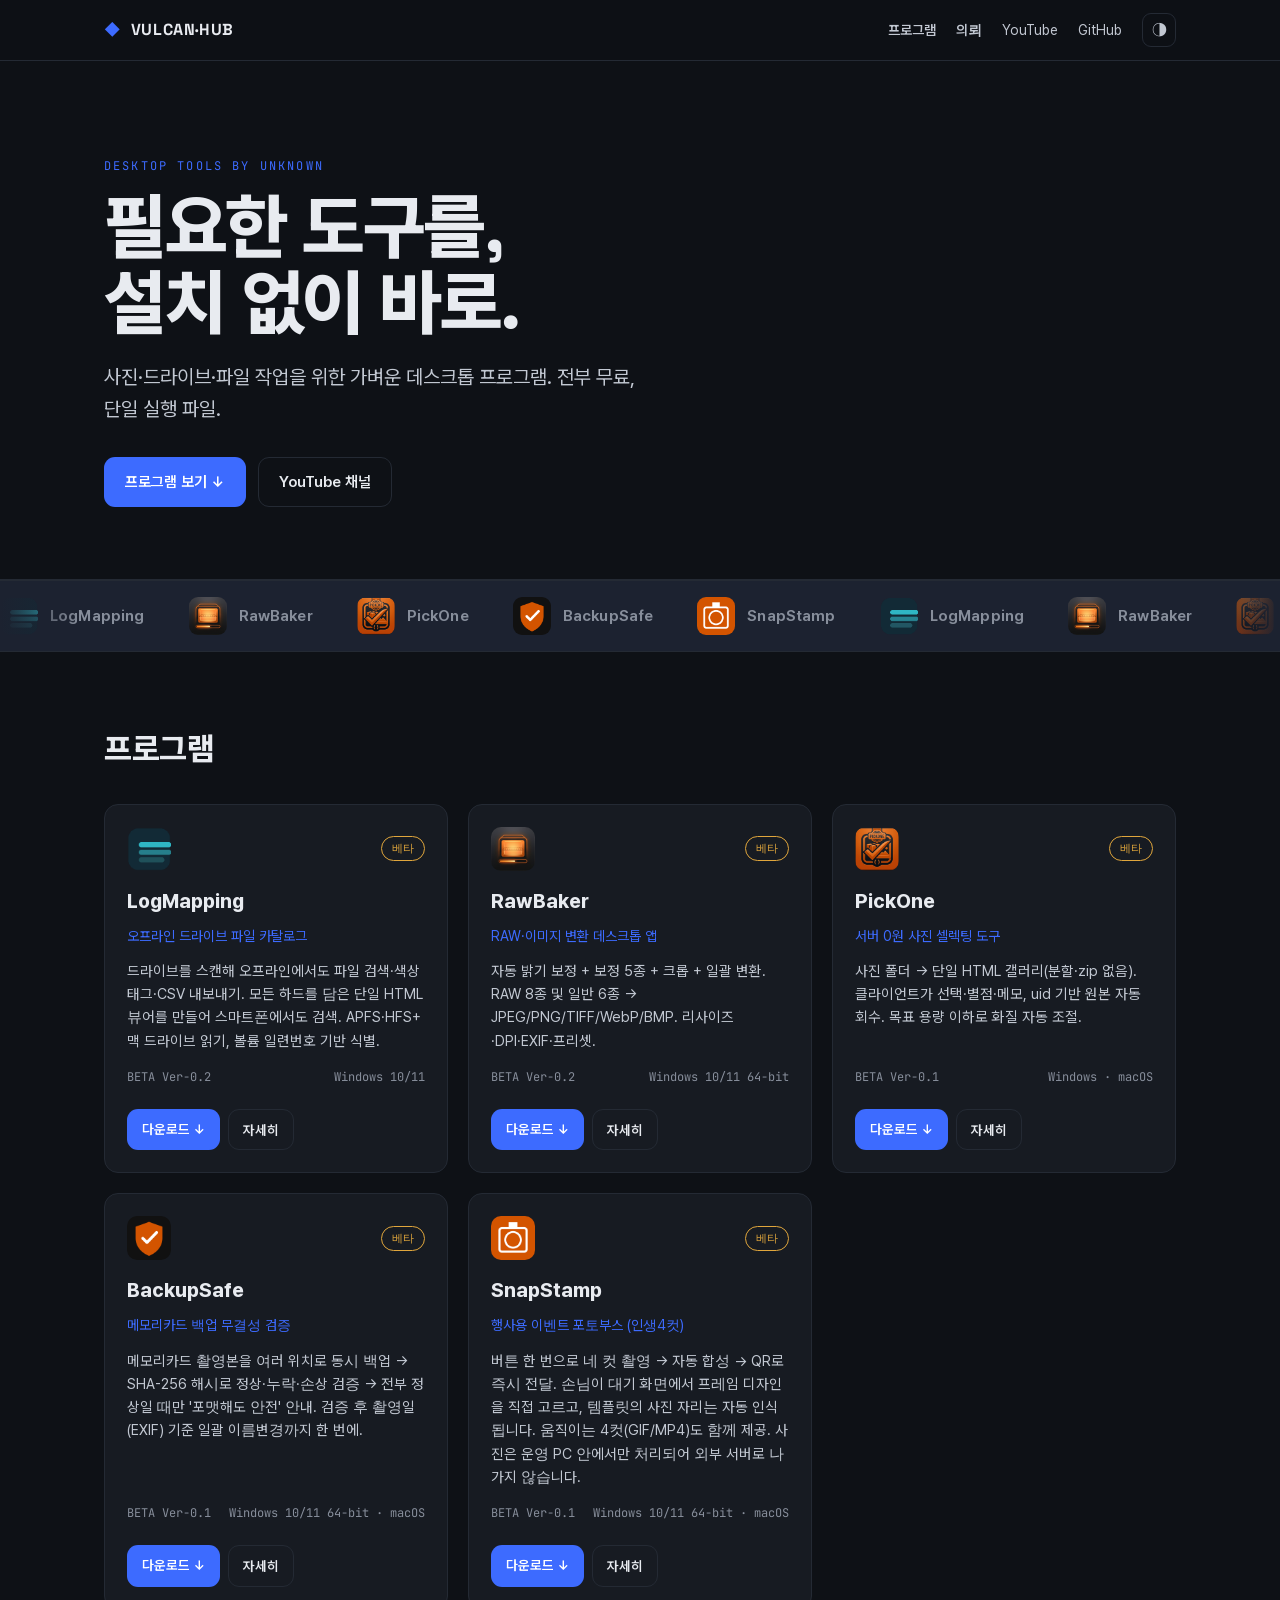
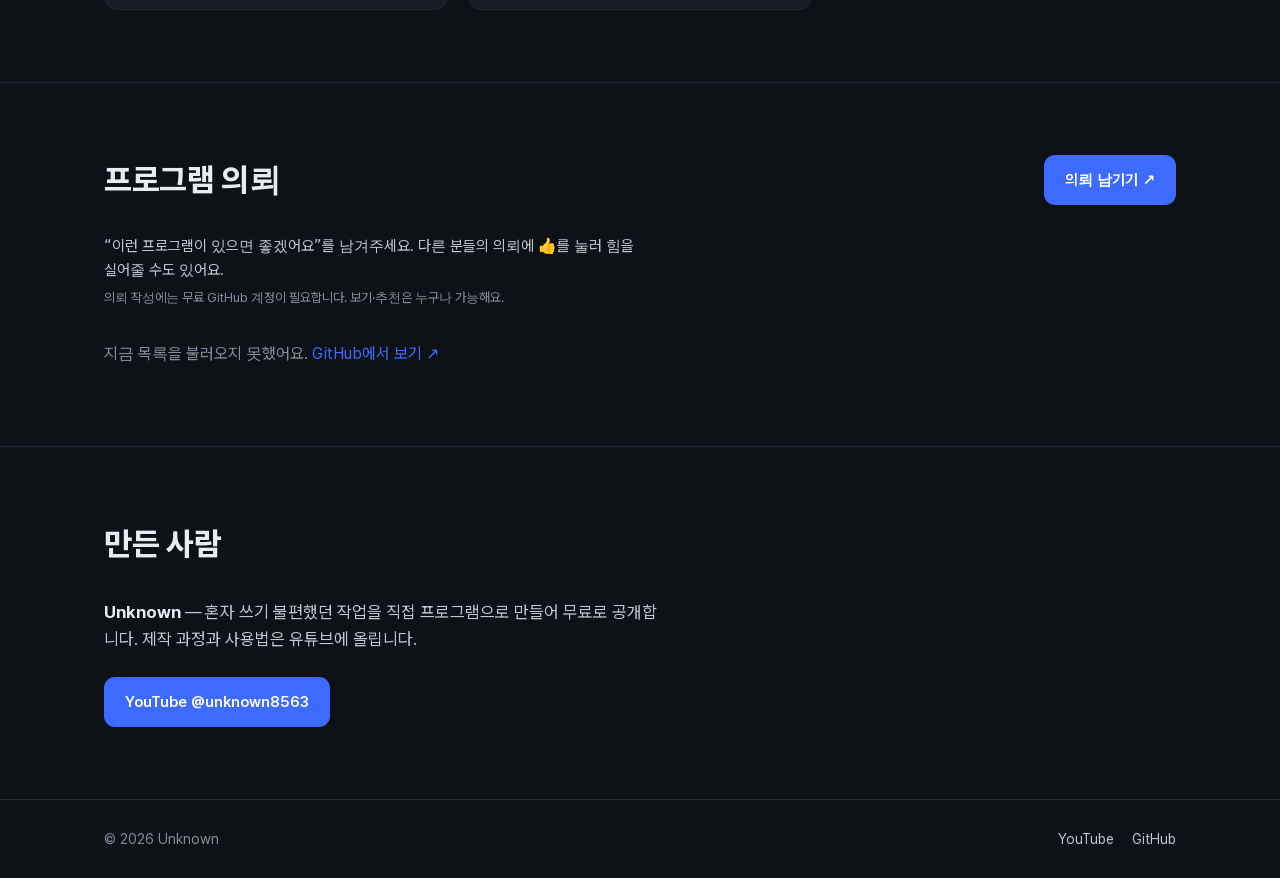
==== index.html @ 69cef2ed "SnapStamp BETA Ver-0.2 등재 — 손님 디자인 선택·칸 자동 인식 반영 - programs.js: 버전 0.1→0.2, 설명에 손님 디자인 선택·사진 자리 자동 인" ====
<!doctype html>
<html lang="ko" data-theme="dark">
<head>
  <meta charset="utf-8">
  <meta name="viewport" content="width=device-width, initial-scale=1">
  <title>VULCAN-HUB — Unknown의 프로그램</title>
  <meta name="description" content="제작자 Unknown의 무료 데스크톱 프로그램 — LogMapping, RawBaker, PickOne. 설치 없이 단일 실행 파일로.">
  <meta property="og:title" content="VULCAN-HUB — Unknown의 프로그램">
  <meta property="og:description" content="사진·드라이브·파일 작업용 가벼운 데스크톱 도구. 전부 무료.">
  <meta property="og:type" content="website">
  <meta property="og:url" content="https://vulcan-hub.github.io/">
  <meta property="og:image" content="https://vulcan-hub.github.io/assets/og.png">
  <meta name="twitter:card" content="summary_large_image">
  <meta name="theme-color" content="#0E1116" media="(prefers-color-scheme:dark)">
  <meta name="theme-color" content="#F3F4F7" media="(prefers-color-scheme:light)">
  <link rel="preload" href="assets/fonts/Pretendard-subset.woff2" as="font" type="font/woff2" crossorigin>
  <link rel="preload" href="assets/fonts/SpaceGrotesk-Bold.woff2" as="font" type="font/woff2" crossorigin>
  <link rel="stylesheet" href="style.css?v=20260813a">
  <link rel="icon" href="favicon.svg">
  <link rel="apple-touch-icon" href="assets/apple-touch-icon.png">
</head>
<body>
  <header class="site-header">
    <div class="wrap hbar">
      <a class="brand" href="#top">
        <span class="brand-mark">◆</span>
        <span class="brand-word">VULCAN·HUB</span>
      </a>
      <nav class="hnav">
        <a class="hnav-anchor" href="#catalog">프로그램</a>
        <a class="hnav-anchor" href="#requests">의뢰</a>
        <a id="lnk-yt" href="#" target="_blank" rel="noopener">YouTube</a>
        <a id="lnk-gh" href="#" target="_blank" rel="noopener">GitHub</a>
        <button class="theme-btn" onclick="toggleTheme()" aria-label="테마 전환">◑</button>
      </nav>
    </div>
  </header>

  <main id="top">
    <section class="hero">
      <div class="wrap hero-in">
        <p class="eyebrow">Desktop tools by Unknown</p>
        <h1 class="hero-title">필요한 도구를,<br>설치 없이 바로.</h1>
        <p class="hero-sub">사진·드라이브·파일 작업을 위한 가벼운 데스크톱 프로그램.
          전부 무료, 단일 실행 파일.</p>
        <div class="hero-cta">
          <a class="btn btn-accent" href="#catalog">프로그램 보기 ↓</a>
          <a class="btn btn-ghost" id="hero-yt" href="#" target="_blank" rel="noopener">YouTube 채널</a>
        </div>
      </div>
    </section>

    <section class="marquee-band" aria-label="제작한 프로그램">
      <div class="marquee"><div class="marquee-track" id="marquee-track"></div></div>
    </section>

    <section class="catalog" id="catalog">
      <div class="wrap">
        <h2 class="sec-title">프로그램</h2>
        <div class="grid" id="program-grid"></div>
      </div>
    </section>

    <section class="requests" id="requests">
      <div class="wrap">
        <div class="req-head">
          <div>
            <h2 class="sec-title">프로그램 의뢰</h2>
            <p class="req-sub">“이런 프로그램이 있으면 좋겠어요”를 남겨주세요. 다른 분들의 의뢰에 👍를 눌러 힘을 실어줄 수도 있어요.
              <span class="req-note">의뢰 작성에는 무료 GitHub 계정이 필요합니다. 보기·추천은 누구나 가능해요.</span></p>
          </div>
          <a class="btn btn-accent" id="req-new" href="#" target="_blank" rel="noopener">의뢰 남기기 ↗</a>
        </div>
        <div class="req-list" id="req-list"><p class="req-empty">불러오는 중…</p></div>
      </div>
    </section>

    <section class="about" id="about">
      <div class="wrap about-in">
        <h2 class="sec-title">만든 사람</h2>
        <p class="about-lead"><strong>Unknown</strong> — 혼자 쓰기 불편했던 작업을
          직접 프로그램으로 만들어 무료로 공개합니다. 제작 과정과 사용법은 유튜브에 올립니다.</p>
        <a class="btn btn-accent" id="about-yt" href="#" target="_blank" rel="noopener">YouTube @unknown8563</a>
      </div>
    </section>
  </main>

  <footer class="site-footer">
    <div class="wrap fbar">
      <span>© 2026 Unknown</span>
      <nav class="fnav">
        <a id="f-yt" href="#" target="_blank" rel="noopener">YouTube</a>
        <a id="f-gh" href="#" target="_blank" rel="noopener">GitHub</a>
      </nav>
    </div>
  </footer>

  <div class="modal" id="detail-modal" hidden>
    <div class="modal-backdrop" onclick="closeDetail()"></div>
    <div class="modal-panel" role="dialog" aria-modal="true" aria-labelledby="md-name">
      <button class="modal-x" onclick="closeDetail()" aria-label="닫기">✕</button>
      <div id="md-body"></div>
    </div>
  </div>

  <script src="programs.js?v=20260813a"></script>
  <script src="main.js?v=20260813a"></script>
</body>
</html>
---- style.css ----
@font-face{font-family:"Pretendard";src:url("assets/fonts/Pretendard-subset.woff2") format("woff2");font-weight:100 900;font-display:swap}
@font-face{font-family:"Space Grotesk";src:url("assets/fonts/SpaceGrotesk-Bold.woff2") format("woff2");font-weight:700;font-display:swap}
@font-face{font-family:"JetBrains Mono";src:url("assets/fonts/JetBrainsMono-Regular.woff2") format("woff2");font-weight:400;font-display:swap}

:root{
  color-scheme: dark light;
  --bg:#0E1116; --surface:#171B22; --raise:#1C2230;
  --ink:#E8EBF0; --body:#C2C8D2; --muted:#878E9B; --line:#242A34;
  --accent:#3D6BFF; --accent-hover:#5A80FF; --on-accent:#fff;
  --good:#3FB980; --warn:#E0A63C; --hold:#7C818B;
  --radius:14px; --maxw:1120px;
  --sans:"Pretendard",-apple-system,"Segoe UI",system-ui,Arial,sans-serif;
  --mono:"JetBrains Mono",ui-monospace,"Cascadia Code",Consolas,monospace;
  --display:"Space Grotesk","Pretendard",-apple-system,"Segoe UI",sans-serif;
}
:root[data-theme="light"]{
  --bg:#F3F4F7; --surface:#FFFFFF; --raise:#F7F8FA;
  --ink:#141821; --body:#3C424E; --muted:#697180; --line:#E4E7EC;
  --accent:#2F52D8; --accent-hover:#2846BE;
  --good:#1F8A5B; --warn:#B3791C; --hold:#8A8D94;
}
@media (prefers-color-scheme:light){
  :root:not([data-theme]){
    --bg:#F3F4F7; --surface:#FFFFFF; --raise:#F7F8FA;
    --ink:#141821; --body:#3C424E; --muted:#697180; --line:#E4E7EC;
    --accent:#2F52D8; --accent-hover:#2846BE;
    --good:#1F8A5B; --warn:#B3791C; --hold:#8A8D94;
  }
}
*{box-sizing:border-box}
html{scroll-behavior:smooth}
body{margin:0;background:var(--bg);color:var(--body);font-family:var(--sans);
  line-height:1.6;-webkit-font-smoothing:antialiased}
a{color:var(--accent);text-decoration:none}
a:hover{color:var(--accent-hover)}
:focus-visible{outline:2px solid var(--accent);outline-offset:2px;border-radius:6px}
.wrap{max-width:var(--maxw);margin:0 auto;padding:0 24px}
@media (prefers-reduced-motion:reduce){html{scroll-behavior:auto}*{animation:none!important;transition:none!important}}

/* header */
.site-header{position:sticky;top:0;z-index:20;background:color-mix(in srgb,var(--bg) 88%,transparent);
  backdrop-filter:blur(10px);border-bottom:1px solid var(--line)}
.hbar{display:flex;align-items:center;justify-content:space-between;height:60px}
.brand{display:flex;align-items:center;gap:9px;color:var(--ink);font-weight:800;letter-spacing:.04em}
.brand-word{font-family:var(--display)}
.brand-mark{color:var(--accent)}
.hnav{display:flex;align-items:center;gap:20px;font-size:14px}
.hnav a{color:var(--body)} .hnav a:hover{color:var(--ink)}
.hnav-anchor{font-weight:600}
.theme-btn{background:none;border:1px solid var(--line);color:var(--body);width:34px;height:34px;
  border-radius:9px;cursor:pointer;font-size:15px}
.theme-btn:hover{border-color:var(--accent);color:var(--accent)}

/* buttons */
.btn{display:inline-flex;align-items:center;gap:8px;padding:12px 20px;border-radius:11px;
  font-weight:600;font-size:15px;border:1px solid transparent;cursor:pointer;font-family:inherit}
.btn-accent{background:var(--accent);color:var(--on-accent)}
.btn-accent:hover{background:var(--accent-hover);color:var(--on-accent)}
.btn-ghost{border-color:var(--line);color:var(--ink);background:none}
.btn-ghost:hover{border-color:var(--accent);color:var(--accent)}
.btn-sm{padding:9px 14px;font-size:13.5px}

/* hero */
.hero{padding:96px 0 72px;border-bottom:1px solid var(--line)}
.eyebrow{font-family:var(--mono);font-size:12px;letter-spacing:.18em;text-transform:uppercase;
  color:var(--accent);margin:0 0 14px}
.hero-title{font-family:var(--display);font-size:clamp(38px,7vw,72px);line-height:1.05;
  letter-spacing:-.02em;margin:0;color:var(--ink);font-weight:800;text-wrap:balance}
.hero-sub{font-size:clamp(16px,2vw,20px);color:var(--body);max-width:46ch;margin:20px 0 32px}
.hero-cta{display:flex;gap:12px;flex-wrap:wrap}

/* marquee (program icons flowing) */
.marquee-band{border-top:1px solid var(--line);border-bottom:1px solid var(--line);
  background:var(--raise);overflow:hidden;position:relative}
.marquee-band::before,.marquee-band::after{content:"";position:absolute;top:0;bottom:0;width:80px;z-index:2;pointer-events:none}
.marquee-band::before{left:0;background:linear-gradient(90deg,var(--raise),transparent)}
.marquee-band::after{right:0;background:linear-gradient(270deg,var(--raise),transparent)}
.marquee{overflow:hidden}
.marquee-track{display:flex;width:max-content;
  animation:mq-scroll linear infinite;animation-duration:var(--mq-dur,28s)}
.marquee-band:hover .marquee-track{animation-play-state:paused}
.mq-set{display:flex;flex:0 0 auto}
.mq-chip{display:flex;align-items:center;gap:12px;margin-right:44px;padding:16px 0;white-space:nowrap}
.mq-chip img{width:38px;height:38px;border-radius:9px;flex:0 0 auto}
.mq-chip span{font-family:var(--sans);color:var(--muted);font-weight:650;font-size:15px;letter-spacing:.01em}
.mq-chip:hover span{color:var(--ink)}
@keyframes mq-scroll{from{transform:translateX(0)}to{transform:translateX(calc(-1 * var(--mq-shift,600px)))}}
/* 오너 지시(2026-07-28): 프로그램 마퀴는 **모든 PC에서 흐르게** 한다.
   위쪽 전역 규칙이 reduced-motion일 때 *{animation:none!important} 로 모든 애니메이션을 끄므로,
   마퀴만 같은 !important 로 되살린다(다른 요소의 동작 줄이기 존중은 그대로 유지). */
@media (prefers-reduced-motion:reduce){
  .marquee-track{animation:mq-scroll linear infinite!important;
    animation-duration:var(--mq-dur,28s)!important;
    flex-wrap:nowrap;justify-content:flex-start;width:max-content}
  .marquee-band:hover .marquee-track{animation-play-state:paused!important}
}

/* catalog */
.catalog{padding:72px 0}
.sec-title{font-size:clamp(24px,3vw,32px);color:var(--ink);font-weight:750;letter-spacing:-.01em;margin:0 0 28px}
.grid{display:grid;grid-template-columns:repeat(auto-fill,minmax(300px,1fr));gap:20px}
.card{background:var(--surface);border:1px solid var(--line);border-radius:var(--radius);
  padding:22px;display:flex;flex-direction:column;gap:8px;transition:border-color .18s,transform .18s}
.card:hover{border-color:var(--accent);transform:translateY(-3px)}
.card-top{display:flex;align-items:center;justify-content:space-between}
.card-icon{width:44px;height:44px;border-radius:10px}
.badge{font-family:var(--mono);font-size:11px;padding:3px 10px;border-radius:999px;border:1px solid currentColor}
.badge.good{color:var(--good)} .badge.warn{color:var(--warn)} .badge.hold{color:var(--hold)}
.card-name{margin:6px 0 0;color:var(--ink);font-size:20px;font-weight:750}
.card-tag{margin:0;color:var(--accent);font-size:14px}
.card-desc{margin:4px 0 0;color:var(--body);font-size:14.5px;flex:1}
.card-meta{display:flex;justify-content:space-between;gap:10px;color:var(--muted);font-size:12px;margin-top:8px}
.mono{font-family:var(--mono)}
.card-actions{display:flex;gap:8px;margin-top:14px}

/* about + footer */
.about{padding:72px 0;border-top:1px solid var(--line)}
.about-lead{color:var(--body);font-size:17px;max-width:56ch;margin:0 0 24px}
.about-lead strong{color:var(--ink)}
.site-footer{border-top:1px solid var(--line);padding:28px 0}
.fbar{display:flex;justify-content:space-between;align-items:center;color:var(--muted);font-size:14px}
.fnav{display:flex;gap:18px} .fnav a{color:var(--body)} .fnav a:hover{color:var(--ink)}

/* modal */
.modal{position:fixed;inset:0;z-index:50;display:flex;align-items:center;justify-content:center;padding:20px}
.modal[hidden]{display:none}
.modal-backdrop{position:absolute;inset:0;background:rgba(0,0,0,.6)}
.modal-panel{position:relative;background:var(--surface);border:1px solid var(--line);
  border-radius:16px;max-width:560px;width:100%;padding:28px;max-height:88vh;overflow:auto}
.modal-x{position:absolute;top:14px;right:14px;background:none;border:none;color:var(--muted);font-size:16px;cursor:pointer}
.md-name{color:var(--ink);font-size:24px;margin:0 0 4px;display:flex;align-items:center;gap:10px}
.md-tag{color:var(--accent);margin:0 0 12px}
.md-shot{display:block;width:100%;height:auto;border:1px solid var(--line);border-radius:10px;margin:0 0 16px}
.md-desc{color:var(--body);margin:0 0 18px}
.md-spec{display:grid;grid-template-columns:90px 1fr;gap:8px 14px;font-size:14px;margin:0 0 22px}
.md-spec dt{color:var(--muted)} .md-spec dd{margin:0;color:var(--ink)}
.md-actions{display:flex;gap:10px}
/* update history in modal */
.md-updates{margin-top:24px;border-top:1px solid var(--line);padding-top:18px}
.md-uh{margin:0 0 12px;font-size:14px;font-family:var(--sans);color:var(--ink);font-weight:700}
.md-rel{display:flex;flex-direction:column;gap:14px}
.rel{border:1px solid var(--line);border-radius:10px;padding:12px 14px;background:var(--raise)}
.rel-h{display:flex;align-items:center;gap:10px;flex-wrap:wrap}
.rel-tag{font-family:var(--mono);font-size:13px;color:var(--accent);font-weight:600}
.rel-pre{font-family:var(--mono);font-size:10px;color:var(--warn);border:1px solid currentColor;border-radius:999px;padding:1px 7px}
.rel-date{font-family:var(--mono);font-size:12px;color:var(--muted);margin-left:auto}
.rel-body{margin:8px 0 0;font-family:var(--sans);font-size:13px;color:var(--body);
  white-space:pre-wrap;word-break:break-word;line-height:1.55}
.rel-empty{color:var(--muted);font-size:13px;margin:0}

/* requests board */
.requests{padding:72px 0;border-top:1px solid var(--line)}
.req-head{display:flex;justify-content:space-between;align-items:flex-start;gap:20px;flex-wrap:wrap;margin-bottom:24px}
.req-sub{color:var(--body);font-size:15px;max-width:60ch;margin:6px 0 0}
.req-note{display:block;color:var(--muted);font-size:13px;margin-top:6px}
.req-head .btn{flex:0 0 auto}
.req-list{display:grid;grid-template-columns:repeat(auto-fill,minmax(320px,1fr));gap:14px}
.req-empty{color:var(--muted);grid-column:1/-1;margin:0;padding:8px 0}
.req-card{display:flex;gap:14px;align-items:flex-start;background:var(--surface);
  border:1px solid var(--line);border-radius:12px;padding:16px;transition:border-color .16s,transform .16s}
.req-card:hover{border-color:var(--accent);transform:translateY(-2px)}
.req-card.done{opacity:.62}
.req-up{display:flex;flex-direction:column;align-items:center;justify-content:center;gap:1px;
  min-width:46px;padding:6px 0;border:1px solid var(--line);border-radius:9px;color:var(--muted);flex:0 0 auto}
.req-up-i{font-size:11px;line-height:1;color:var(--accent)}
.req-up b{font-family:var(--mono);font-size:15px;color:var(--ink);font-variant-numeric:tabular-nums}
.req-main{min-width:0}
.req-title{color:var(--ink);font-weight:650;font-size:15px;line-height:1.35}
.req-badge{font-family:var(--mono);font-size:10px;color:var(--good);border:1px solid currentColor;
  border-radius:999px;padding:1px 7px;vertical-align:middle}
.req-body{color:var(--muted);font-size:13.5px;margin-top:5px;line-height:1.5;
  overflow:hidden;display:-webkit-box;-webkit-line-clamp:2;-webkit-box-orient:vertical}

/* scroll reveal */
.reveal{opacity:0;transform:translateY(14px);transition:opacity .5s ease,transform .5s ease}
.reveal.in{opacity:1;transform:none}

/* responsive */
img{max-width:100%;height:auto}
@media (max-width:640px){
  .hero{padding:64px 0 48px}
  .hnav{gap:12px;font-size:13px}
  .grid{grid-template-columns:1fr}
  .fbar{flex-direction:column;gap:10px;align-items:flex-start}
  .md-actions{flex-wrap:wrap}
}
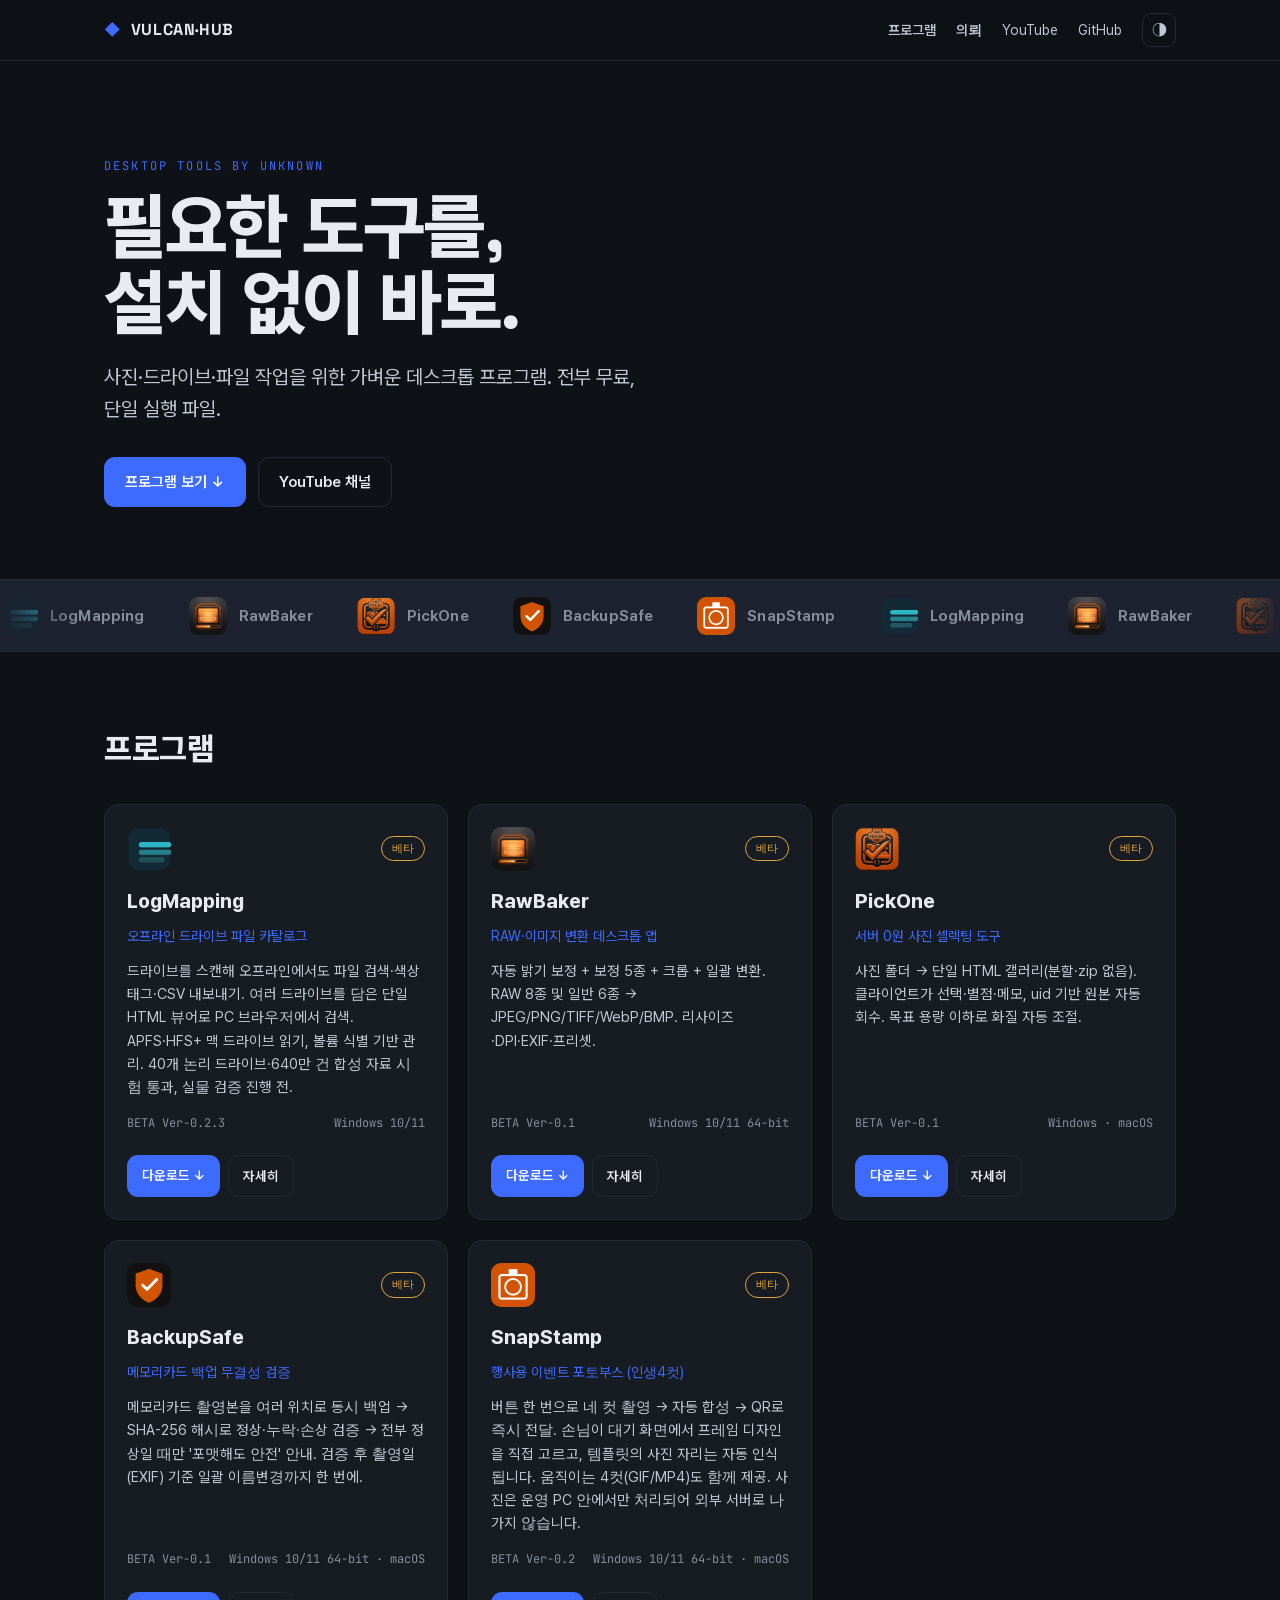
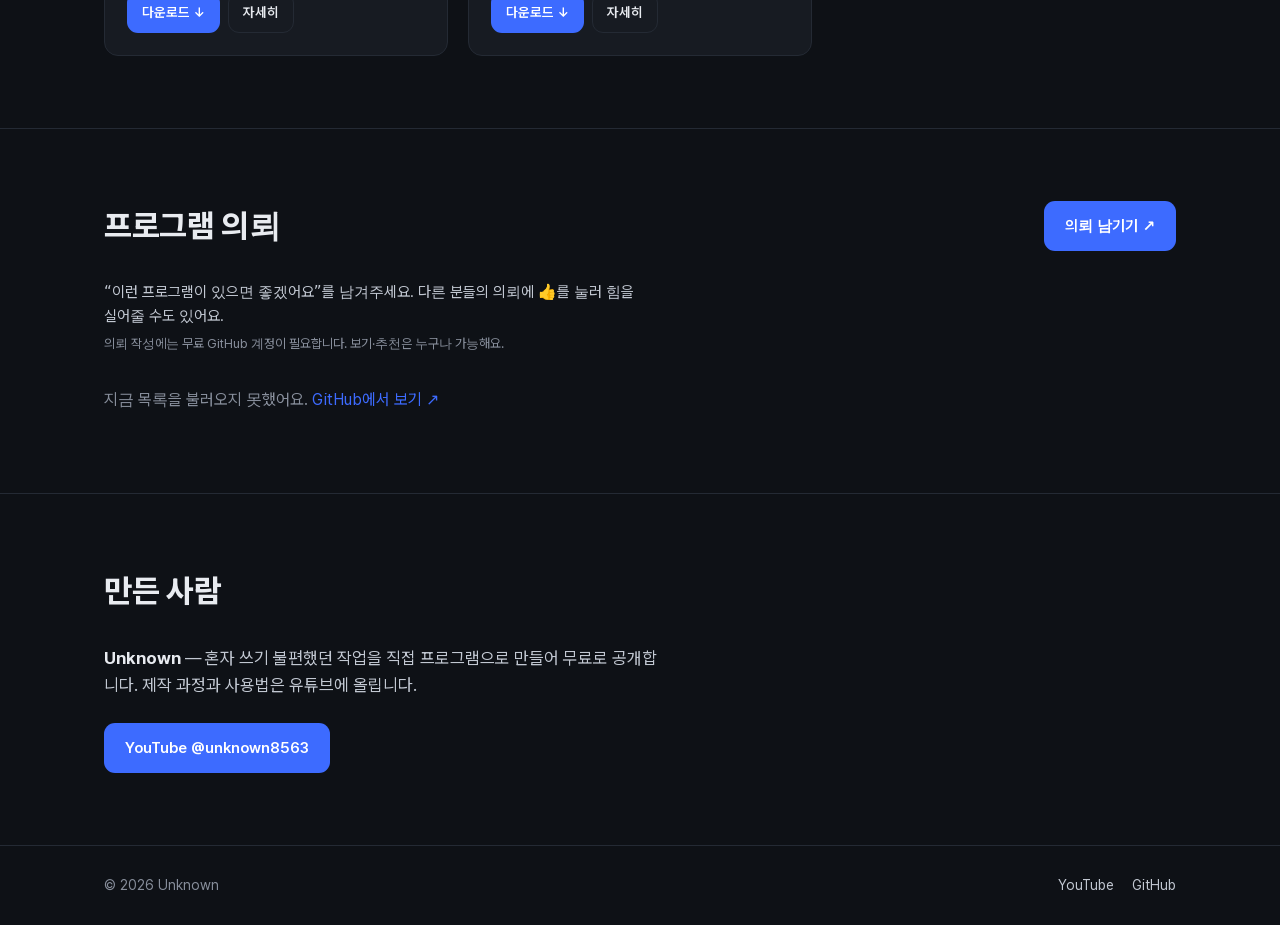
==== commit c18975f1: "Update LogMapping to 0.2.3 beta with verified test scope" ====
--- a/index.html
+++ b/index.html
@@ -15,7 +15,7 @@
   <meta name="theme-color" content="#F3F4F7" media="(prefers-color-scheme:light)">
   <link rel="preload" href="assets/fonts/Pretendard-subset.woff2" as="font" type="font/woff2" crossorigin>
   <link rel="preload" href="assets/fonts/SpaceGrotesk-Bold.woff2" as="font" type="font/woff2" crossorigin>
-  <link rel="stylesheet" href="style.css?v=20260813a">
+  <link rel="stylesheet" href="style.css?v=20260919a">
   <link rel="icon" href="favicon.svg">
   <link rel="apple-touch-icon" href="assets/apple-touch-icon.png">
 </head>
@@ -103,7 +103,7 @@
     </div>
   </div>
 
-  <script src="programs.js?v=20260813a"></script>
-  <script src="main.js?v=20260813a"></script>
+  <script src="programs.js?v=20260919a"></script>
+  <script src="main.js?v=20260919a"></script>
 </body>
 </html>
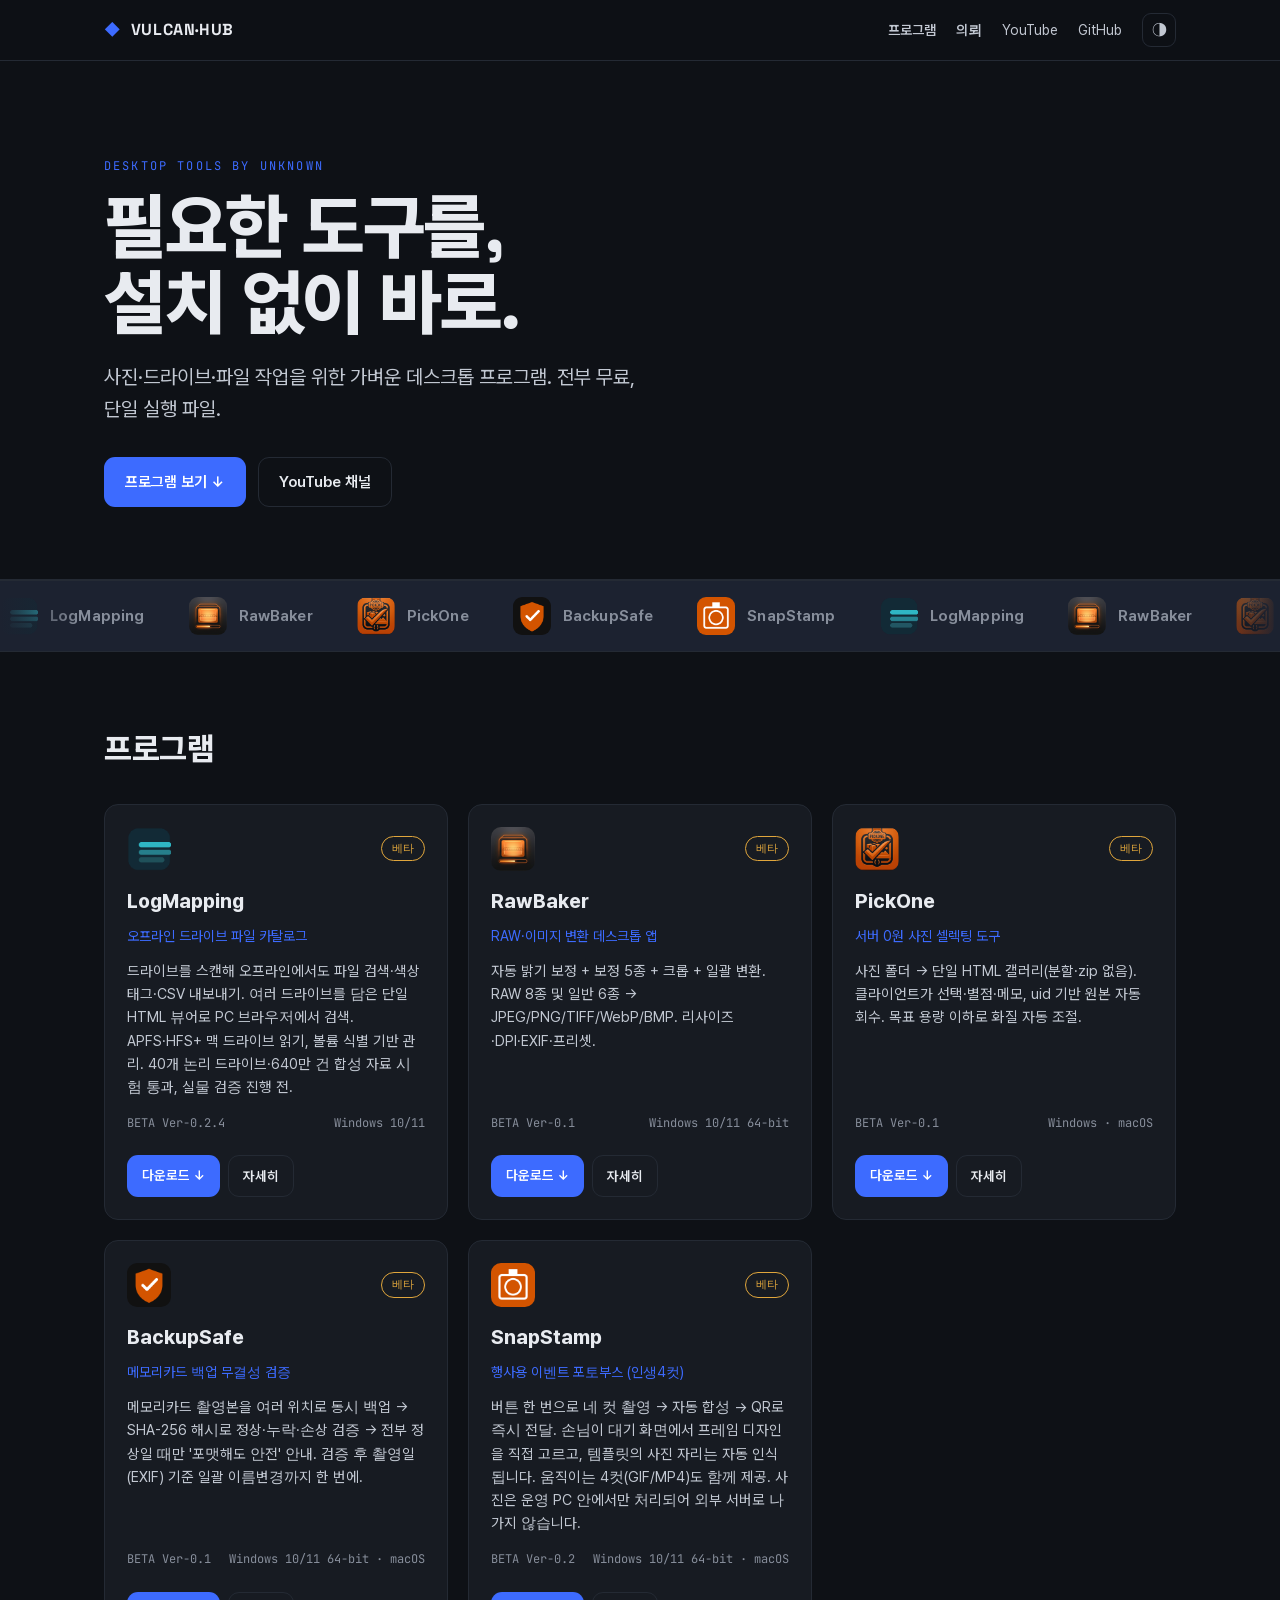
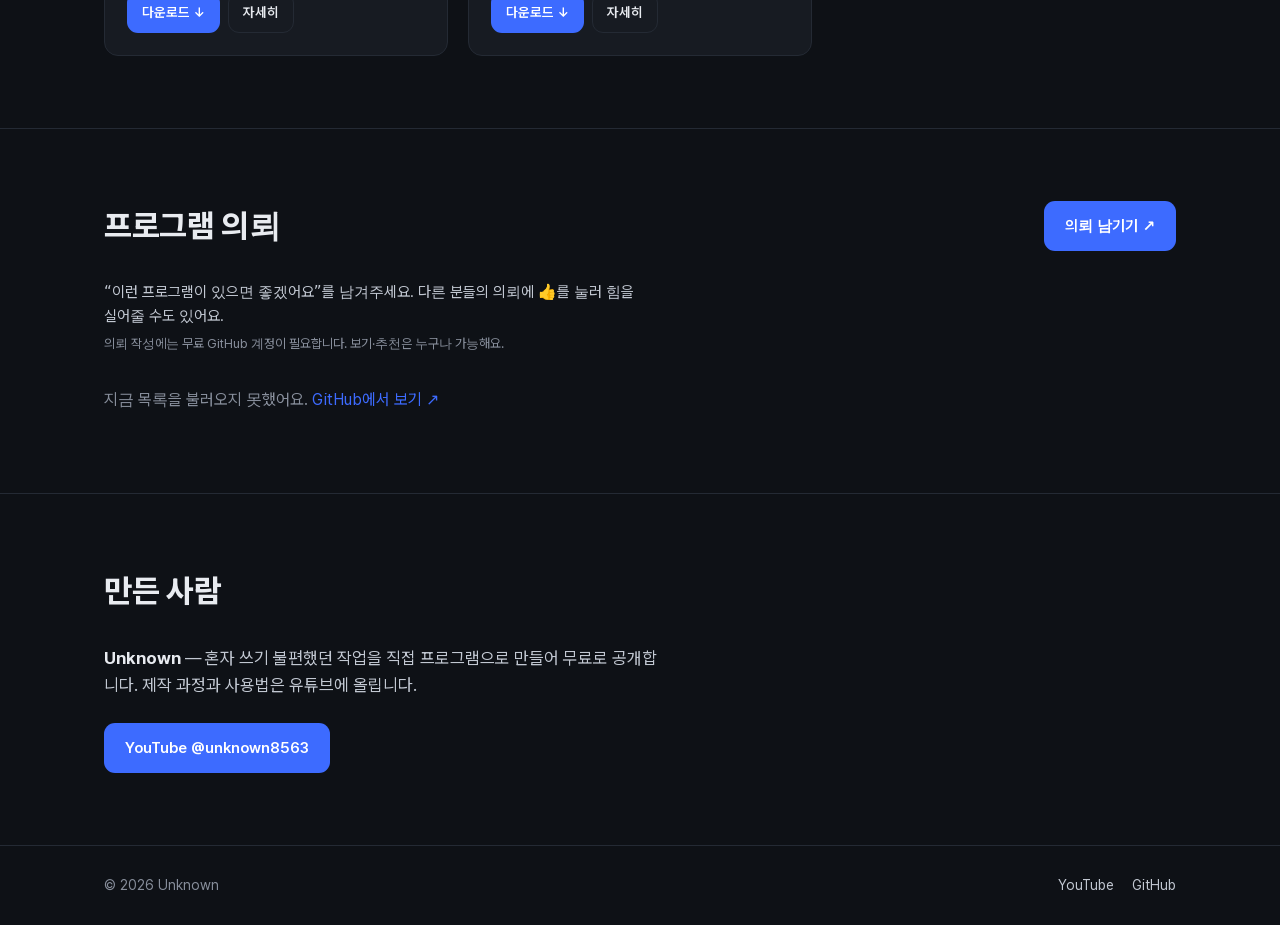
==== commit b5571b98: "Update LogMapping to 0.2.4 beta with direct download link programs.js entries may carry a direct ass" ====
--- a/index.html
+++ b/index.html
@@ -15,7 +15,7 @@
   <meta name="theme-color" content="#F3F4F7" media="(prefers-color-scheme:light)">
   <link rel="preload" href="assets/fonts/Pretendard-subset.woff2" as="font" type="font/woff2" crossorigin>
   <link rel="preload" href="assets/fonts/SpaceGrotesk-Bold.woff2" as="font" type="font/woff2" crossorigin>
-  <link rel="stylesheet" href="style.css?v=20260919a">
+  <link rel="stylesheet" href="style.css?v=20260926a">
   <link rel="icon" href="favicon.svg">
   <link rel="apple-touch-icon" href="assets/apple-touch-icon.png">
 </head>
@@ -103,7 +103,7 @@
     </div>
   </div>
 
-  <script src="programs.js?v=20260919a"></script>
-  <script src="main.js?v=20260919a"></script>
+  <script src="programs.js?v=20260926a"></script>
+  <script src="main.js?v=20260926a"></script>
 </body>
 </html>
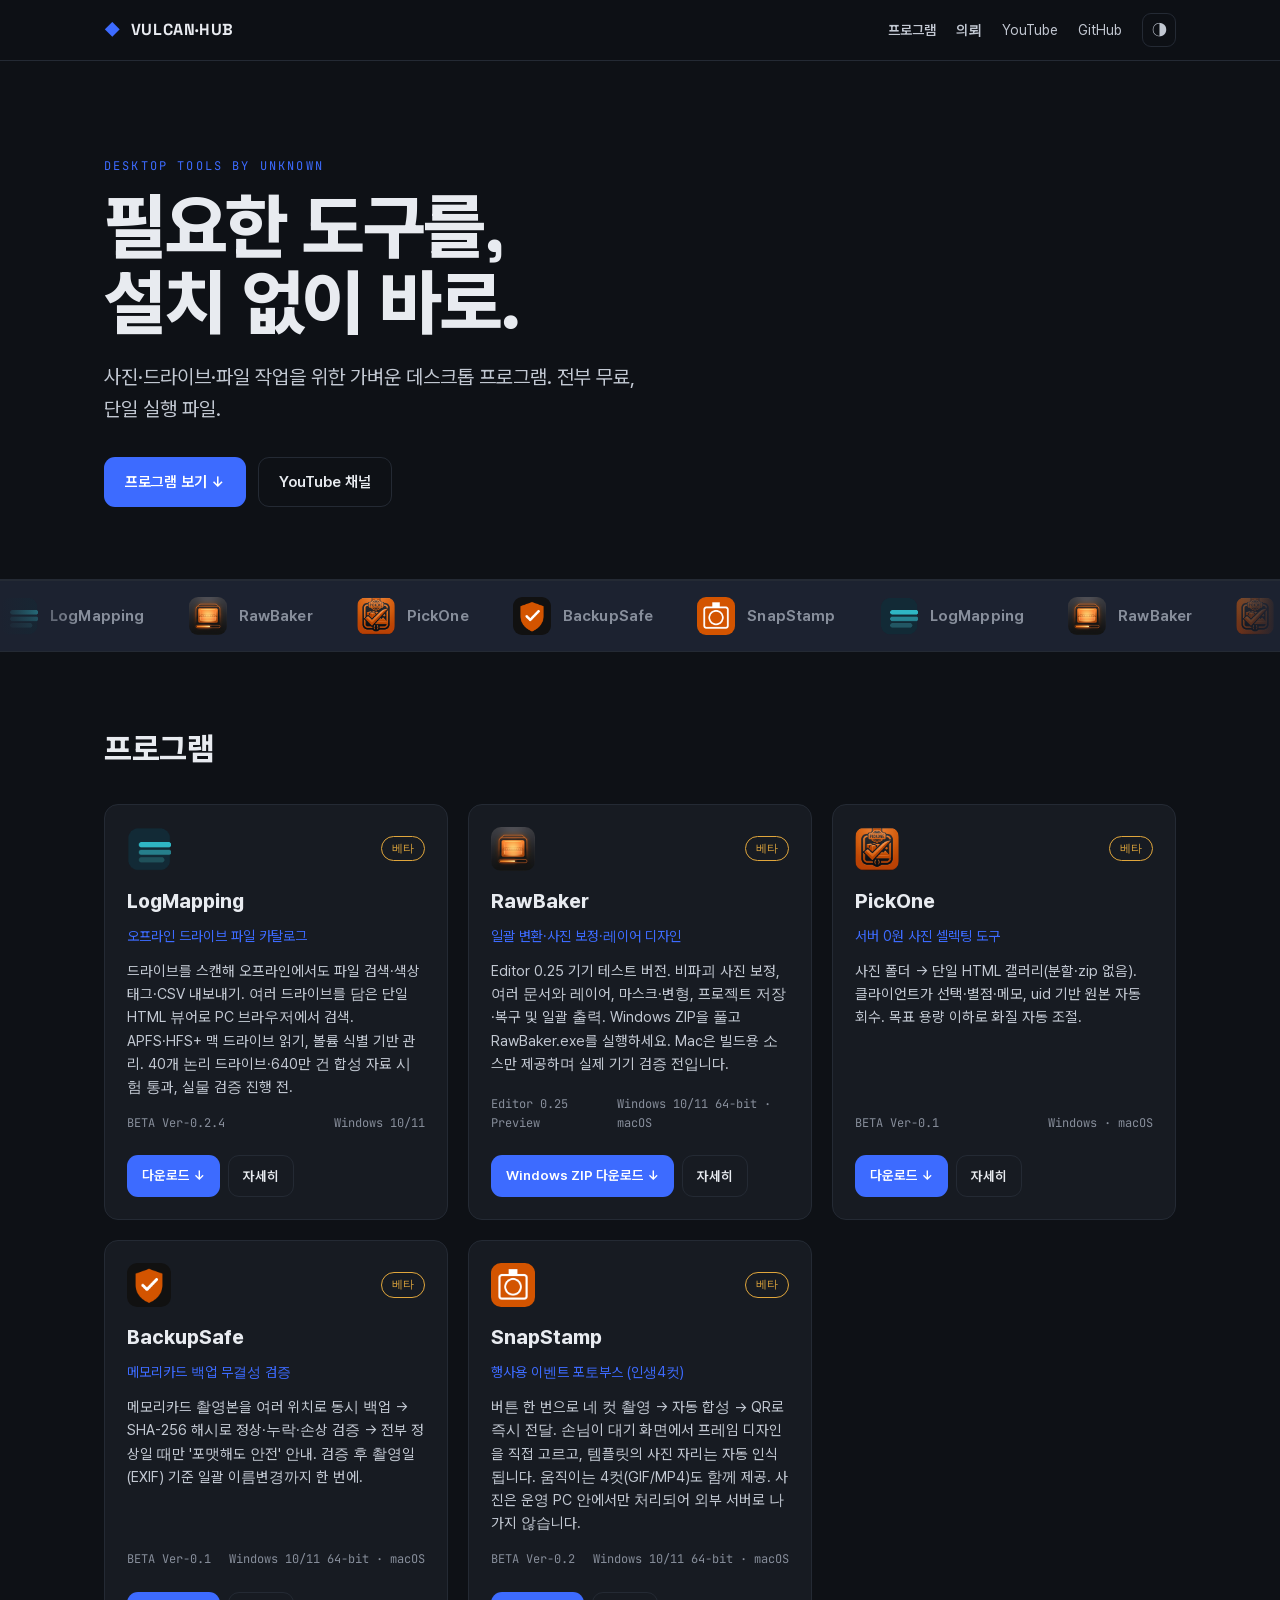
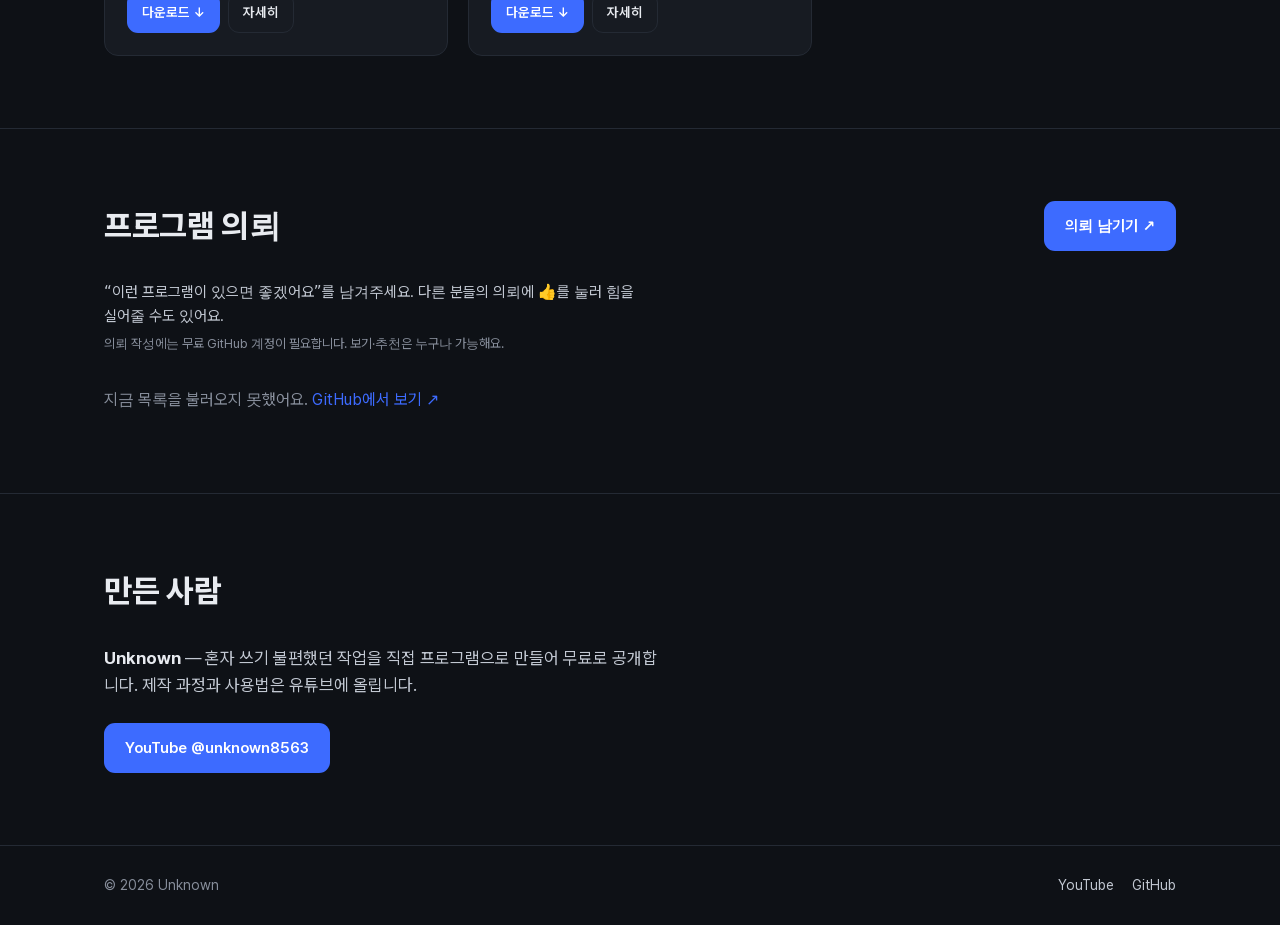
==== commit 186bbc24: "Connect RawBaker Editor 0.25 device-test downloads" ====
--- a/index.html
+++ b/index.html
@@ -103,7 +103,7 @@
     </div>
   </div>
 
-  <script src="programs.js?v=20260926a"></script>
-  <script src="main.js?v=20260926a"></script>
+  <script src="programs.js?v=20261002a"></script>
+  <script src="main.js?v=20261002a"></script>
 </body>
 </html>
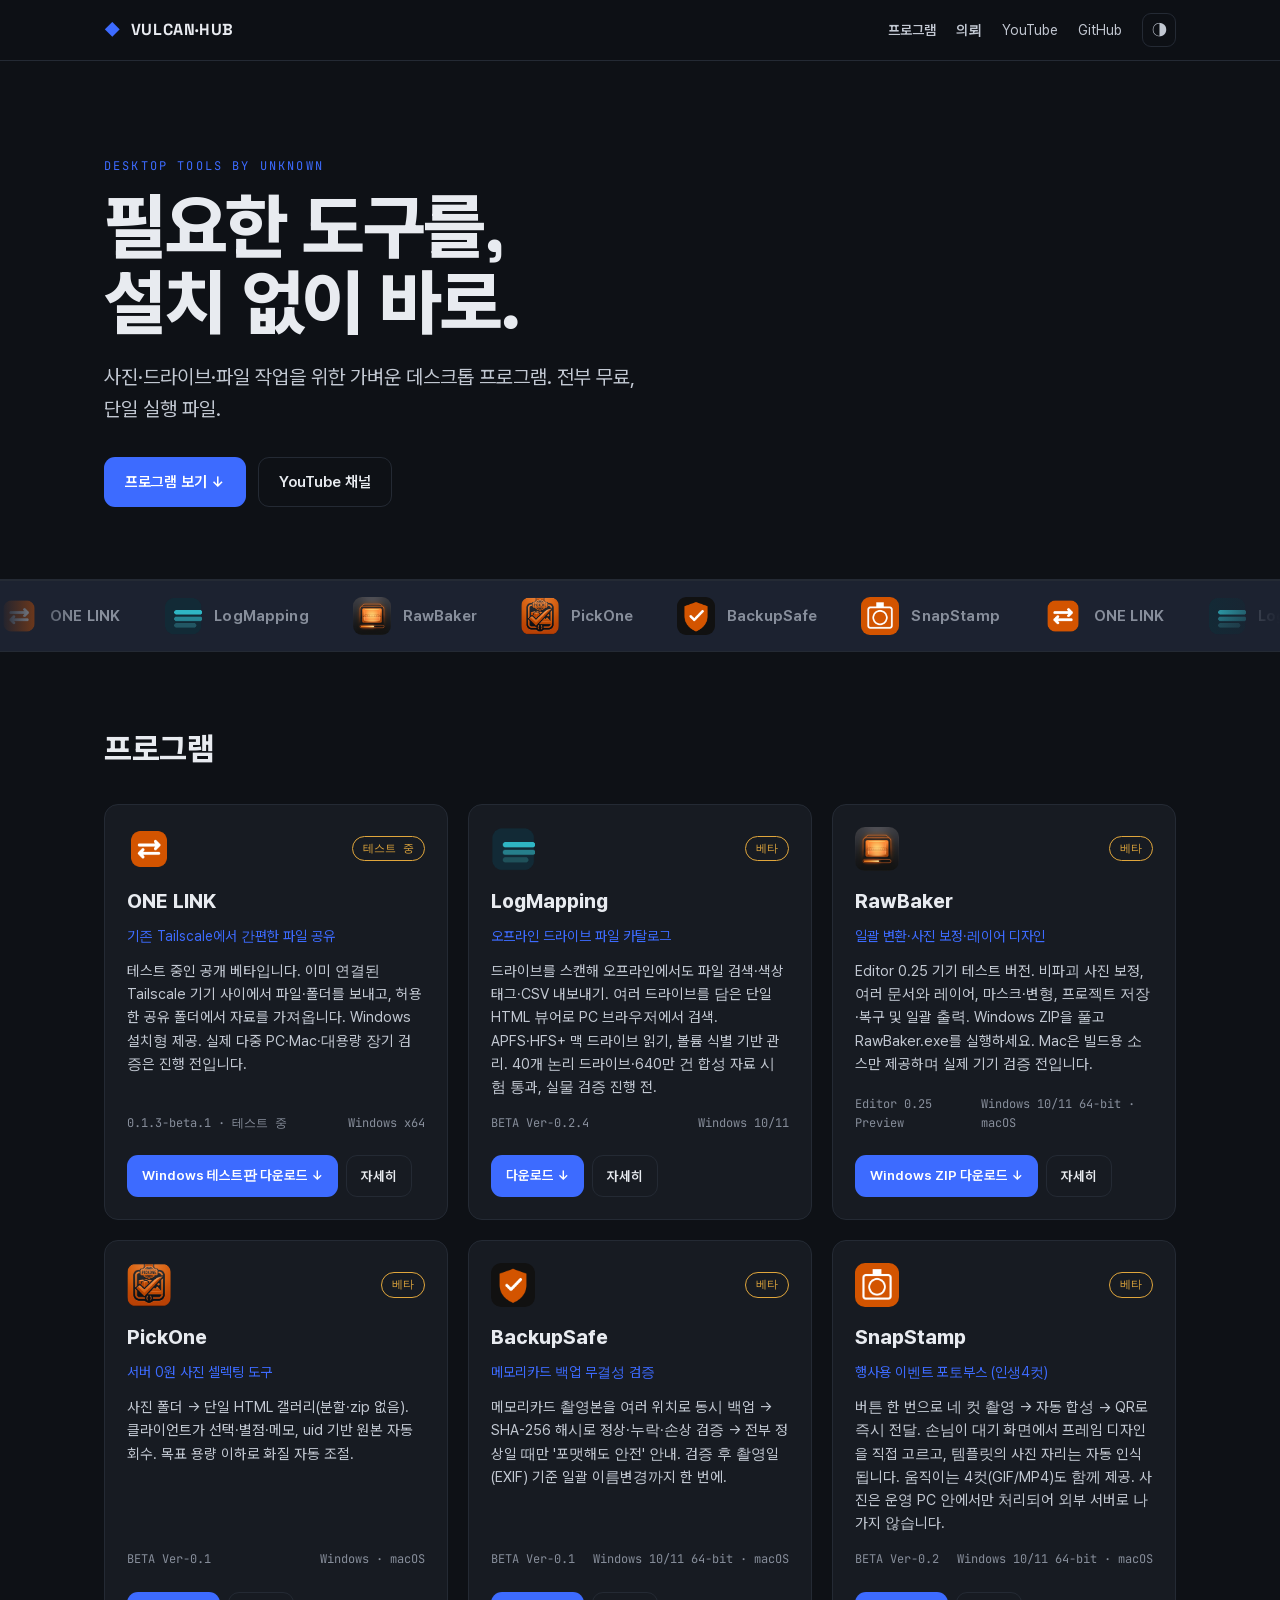
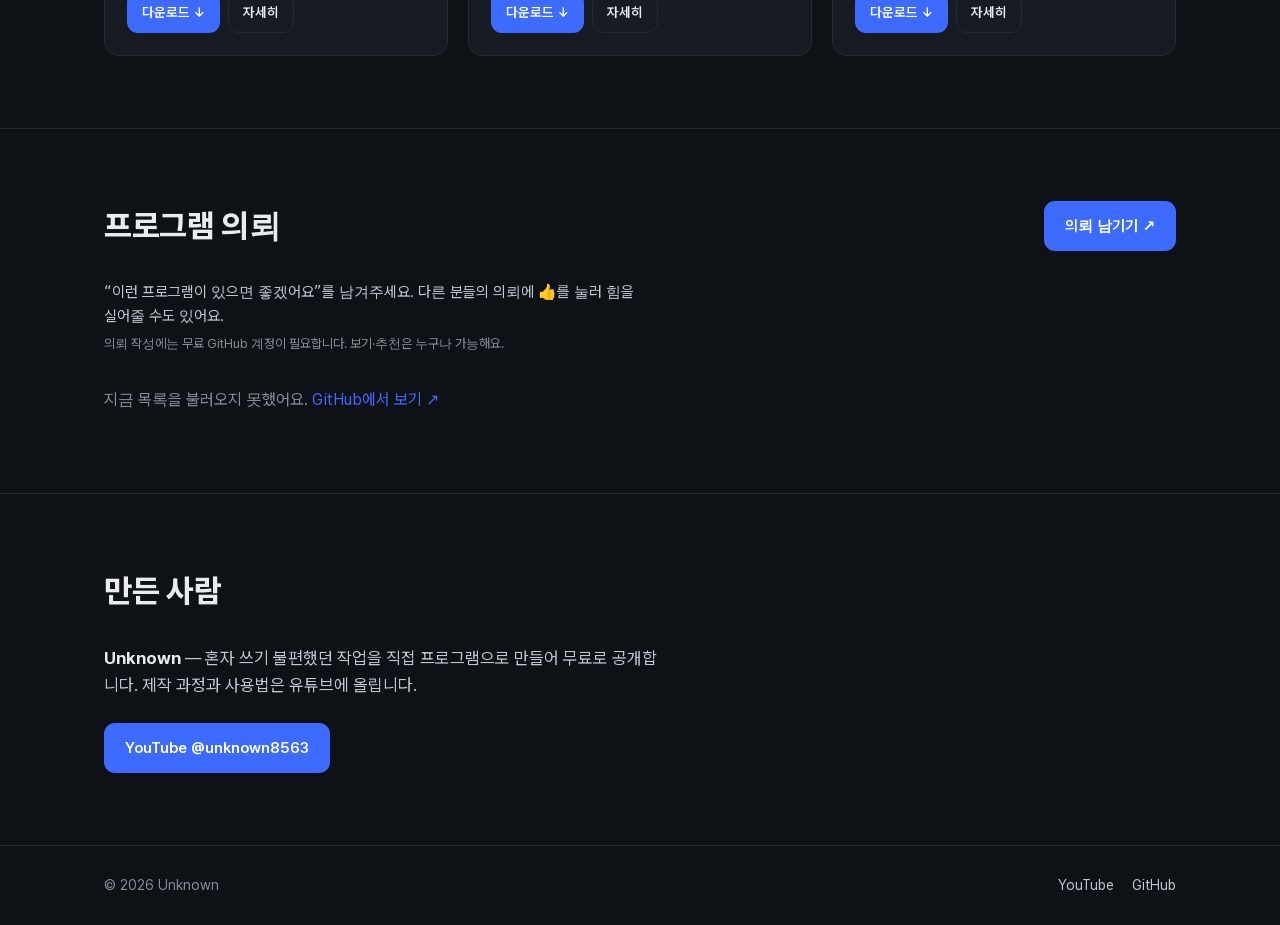
==== commit eb50fc64: "List ONE LINK public beta with testing status and Windows download" ====
--- a/index.html
+++ b/index.html
@@ -103,7 +103,7 @@
     </div>
   </div>
 
-  <script src="programs.js?v=20261002a"></script>
-  <script src="main.js?v=20261002a"></script>
+  <script src="programs.js?v=20261003a"></script>
+  <script src="main.js?v=20261003a"></script>
 </body>
 </html>
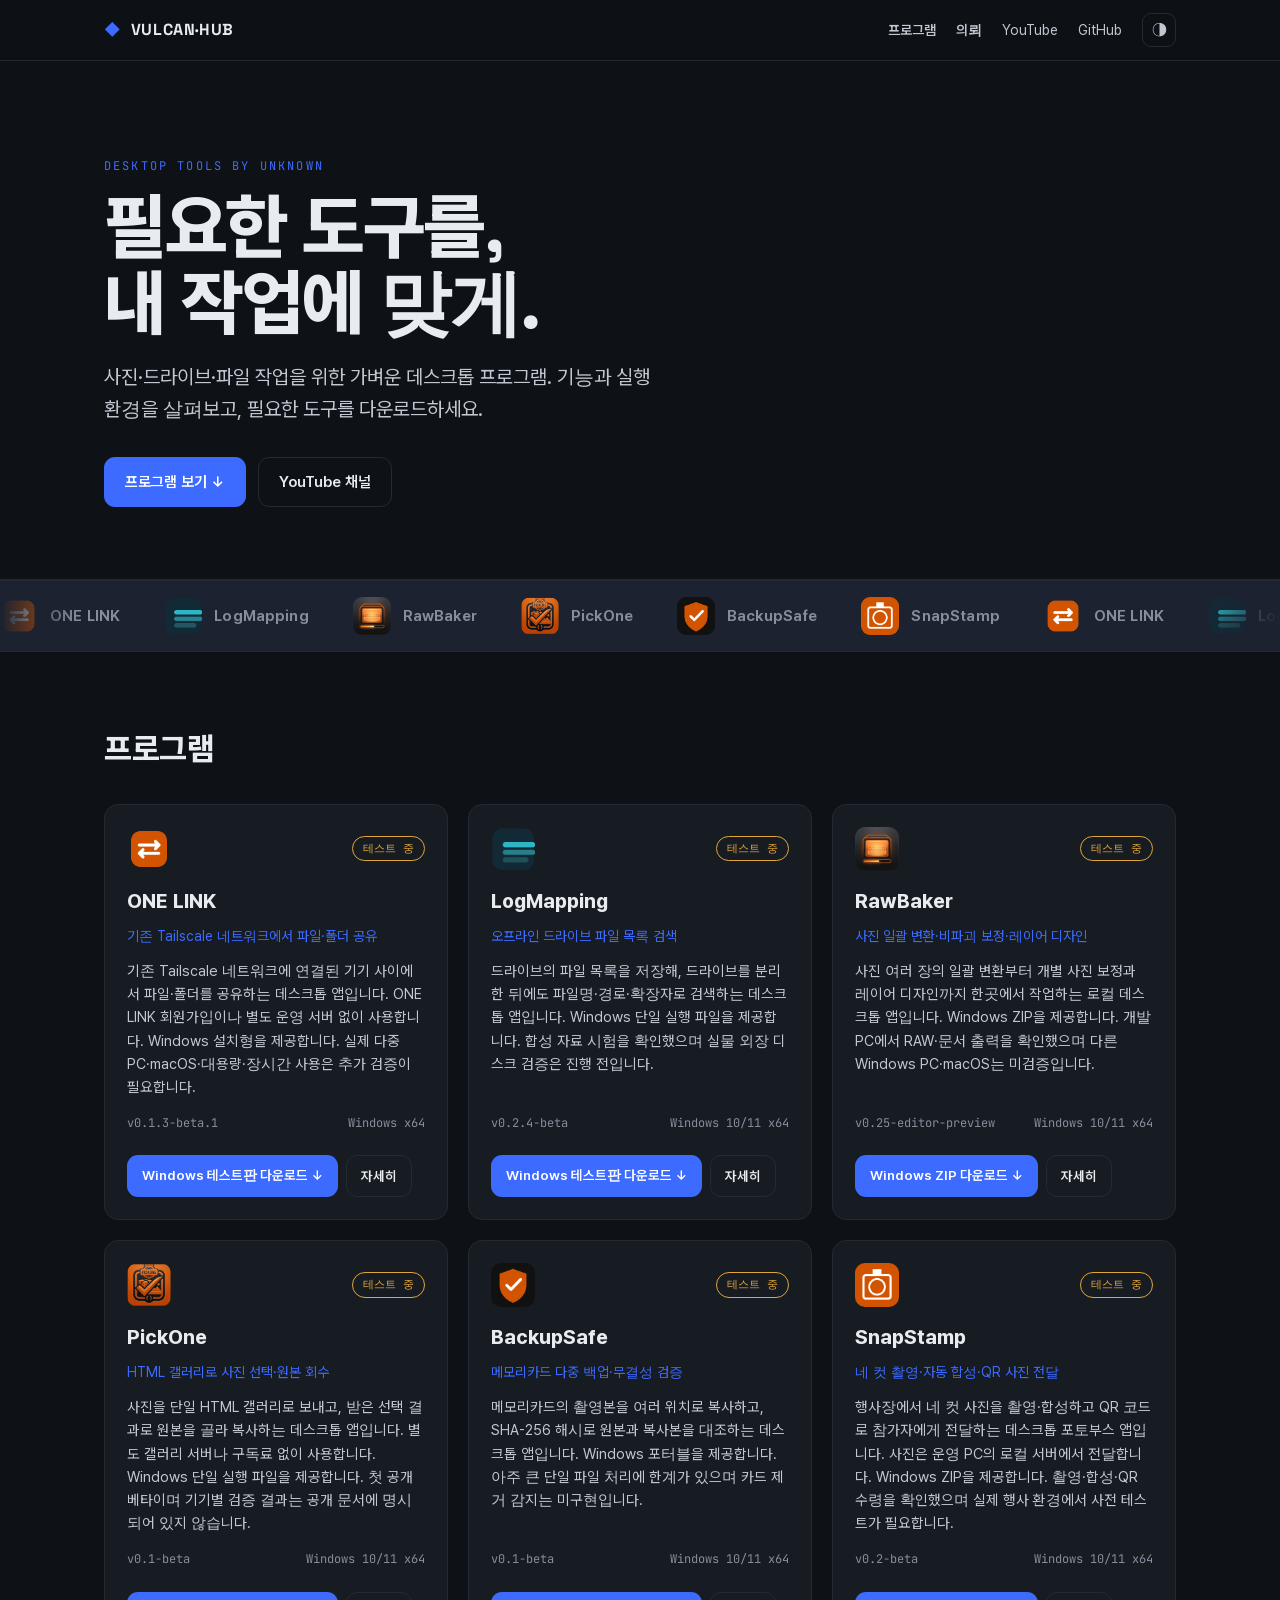
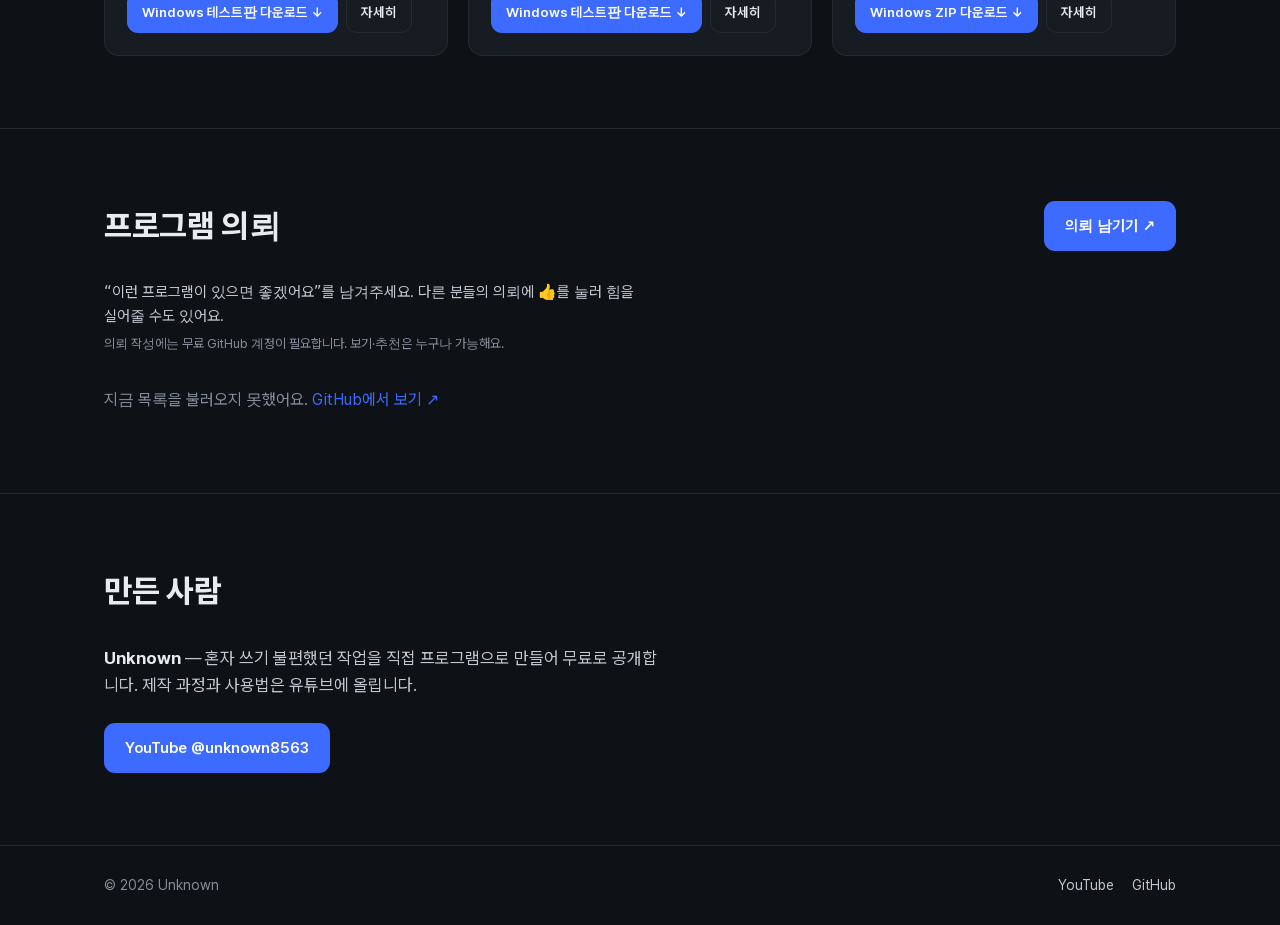
==== commit e6c0cf4c: "docs: standardize program introductions and release status" ====
--- a/index.html
+++ b/index.html
@@ -4,9 +4,9 @@
   <meta charset="utf-8">
   <meta name="viewport" content="width=device-width, initial-scale=1">
   <title>VULCAN-HUB — Unknown의 프로그램</title>
-  <meta name="description" content="제작자 Unknown의 무료 데스크톱 프로그램 — LogMapping, RawBaker, PickOne. 설치 없이 단일 실행 파일로.">
+  <meta name="description" content="Unknown의 데스크톱 프로그램 — ONE LINK, LogMapping, RawBaker, PickOne, BackupSafe, SnapStamp. 기능·실행 환경·테스트 상태와 다운로드 안내.">
   <meta property="og:title" content="VULCAN-HUB — Unknown의 프로그램">
-  <meta property="og:description" content="사진·드라이브·파일 작업용 가벼운 데스크톱 도구. 전부 무료.">
+  <meta property="og:description" content="사진·드라이브·파일 작업을 위한 데스크톱 프로그램. 기능·실행 환경·테스트 상태를 확인하고 다운로드하세요.">
   <meta property="og:type" content="website">
   <meta property="og:url" content="https://vulcan-hub.github.io/">
   <meta property="og:image" content="https://vulcan-hub.github.io/assets/og.png">
@@ -15,7 +15,7 @@
   <meta name="theme-color" content="#F3F4F7" media="(prefers-color-scheme:light)">
   <link rel="preload" href="assets/fonts/Pretendard-subset.woff2" as="font" type="font/woff2" crossorigin>
   <link rel="preload" href="assets/fonts/SpaceGrotesk-Bold.woff2" as="font" type="font/woff2" crossorigin>
-  <link rel="stylesheet" href="style.css?v=20260926a">
+  <link rel="stylesheet" href="style.css?v=20261003b">
   <link rel="icon" href="favicon.svg">
   <link rel="apple-touch-icon" href="assets/apple-touch-icon.png">
 </head>
@@ -40,9 +40,9 @@
     <section class="hero">
       <div class="wrap hero-in">
         <p class="eyebrow">Desktop tools by Unknown</p>
-        <h1 class="hero-title">필요한 도구를,<br>설치 없이 바로.</h1>
+        <h1 class="hero-title">필요한 도구를,<br>내 작업에 맞게.</h1>
         <p class="hero-sub">사진·드라이브·파일 작업을 위한 가벼운 데스크톱 프로그램.
-          전부 무료, 단일 실행 파일.</p>
+          기능과 실행 환경을 살펴보고, 필요한 도구를 다운로드하세요.</p>
         <div class="hero-cta">
           <a class="btn btn-accent" href="#catalog">프로그램 보기 ↓</a>
           <a class="btn btn-ghost" id="hero-yt" href="#" target="_blank" rel="noopener">YouTube 채널</a>
@@ -103,7 +103,7 @@
     </div>
   </div>
 
-  <script src="programs.js?v=20261003a"></script>
-  <script src="main.js?v=20261003a"></script>
+  <script src="programs.js?v=20261003b"></script>
+  <script src="main.js?v=20261003b"></script>
 </body>
 </html>
--- a/style.css
+++ b/style.css
@@ -134,7 +134,7 @@
 .md-desc{color:var(--body);margin:0 0 18px}
 .md-spec{display:grid;grid-template-columns:90px 1fr;gap:8px 14px;font-size:14px;margin:0 0 22px}
 .md-spec dt{color:var(--muted)} .md-spec dd{margin:0;color:var(--ink)}
-.md-actions{display:flex;gap:10px}
+.md-actions{display:flex;gap:10px;flex-wrap:wrap}
 /* update history in modal */
 .md-updates{margin-top:24px;border-top:1px solid var(--line);padding-top:18px}
 .md-uh{margin:0 0 12px;font-size:14px;font-family:var(--sans);color:var(--ink);font-weight:700}
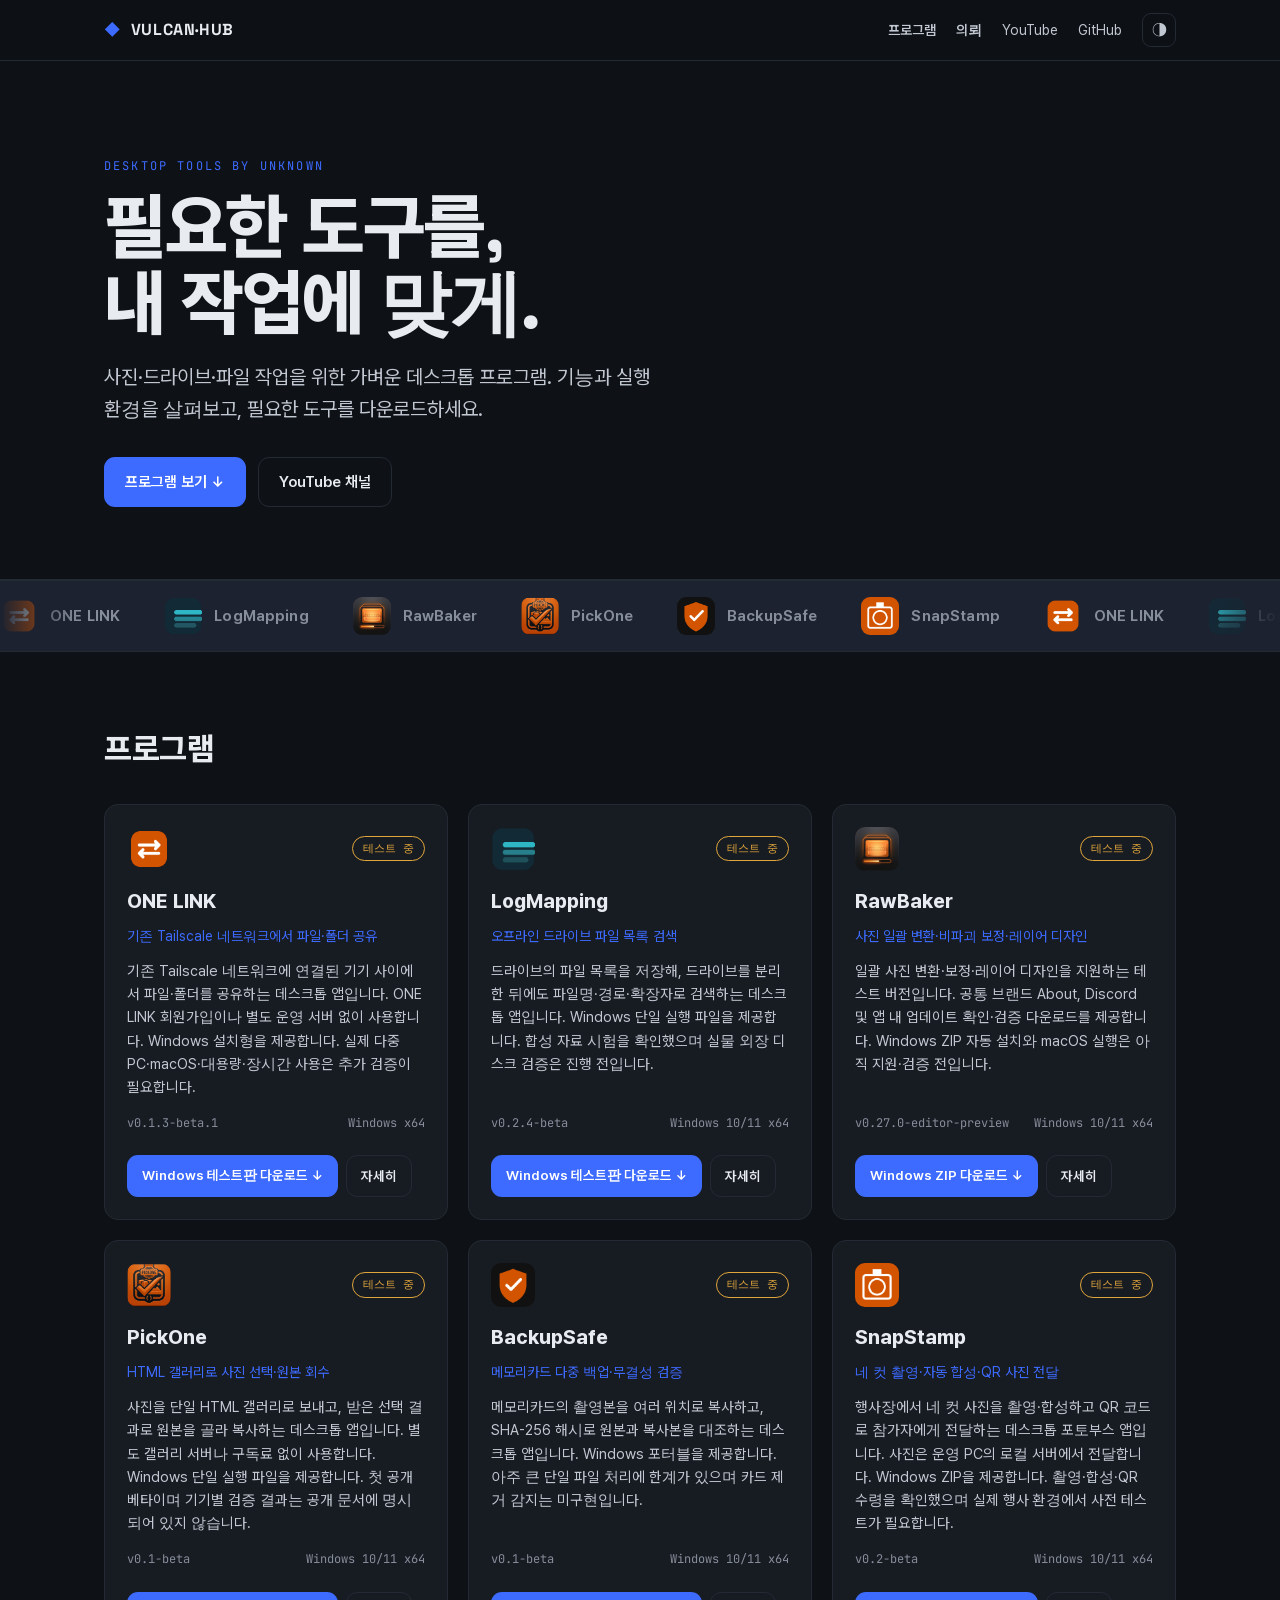
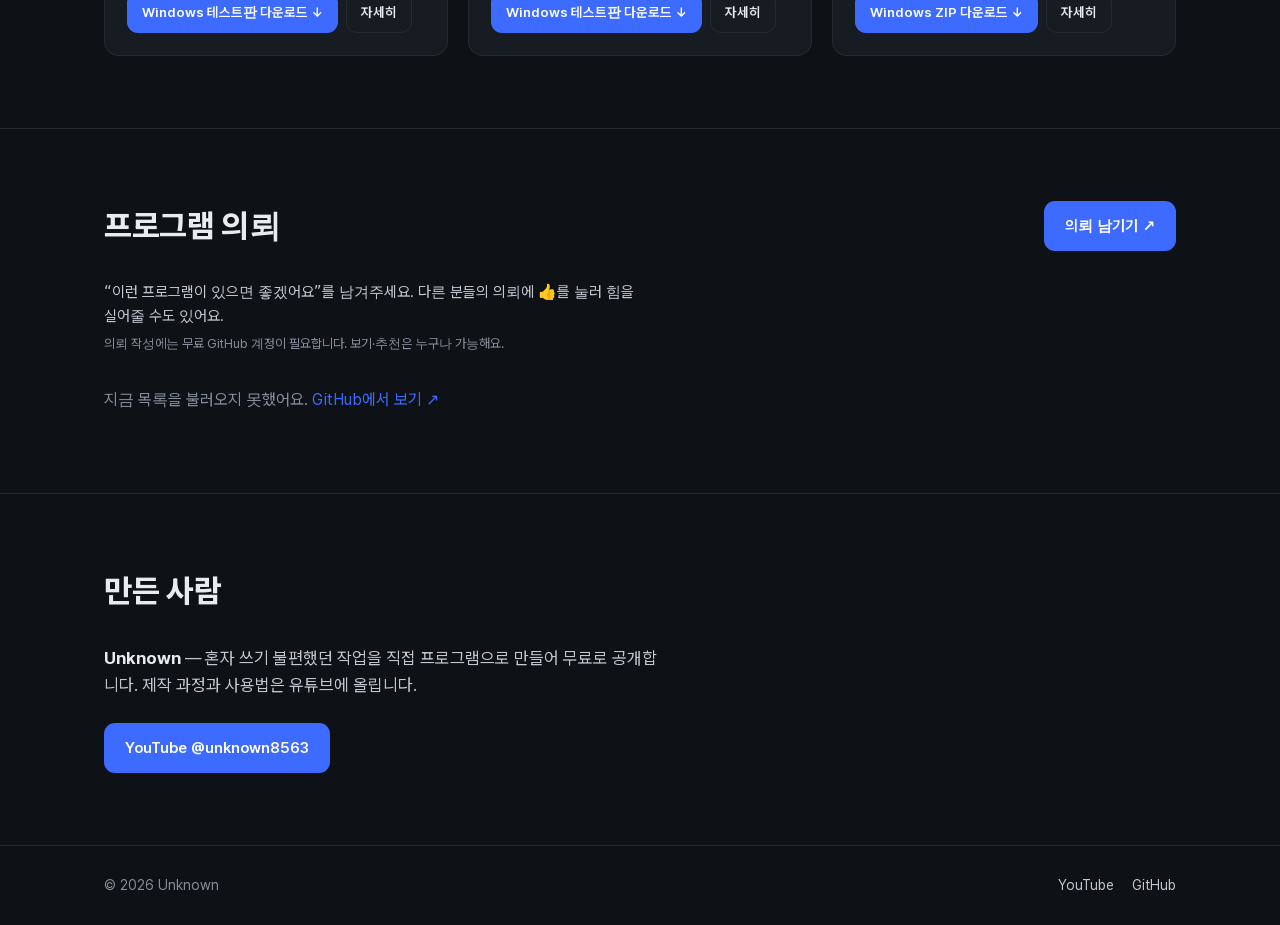
==== commit 9eb51266: "Link RawBaker 0.27 Preview and verified update downloads" ====
--- a/index.html
+++ b/index.html
@@ -103,7 +103,7 @@
     </div>
   </div>
 
-  <script src="programs.js?v=20261003b"></script>
+  <script src="programs.js?v=20261009a"></script>
   <script src="main.js?v=20261003b"></script>
 </body>
 </html>
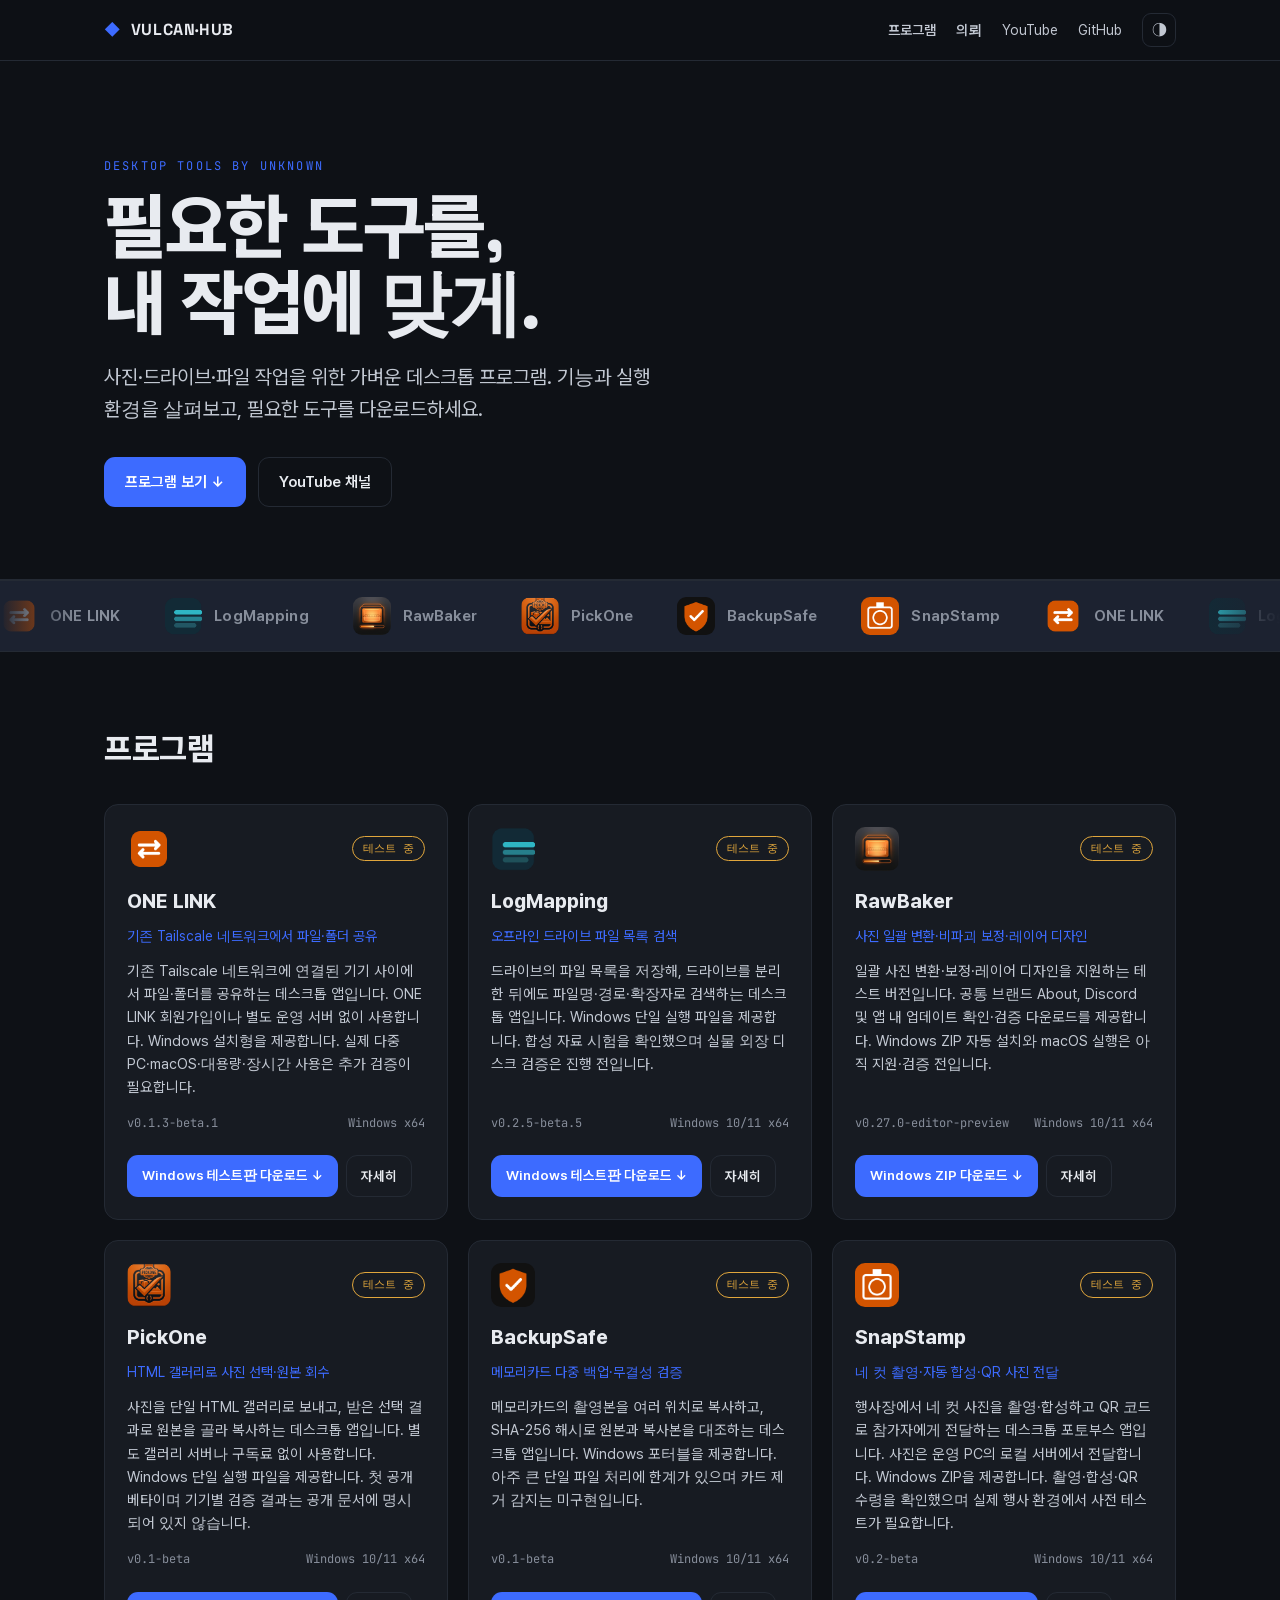
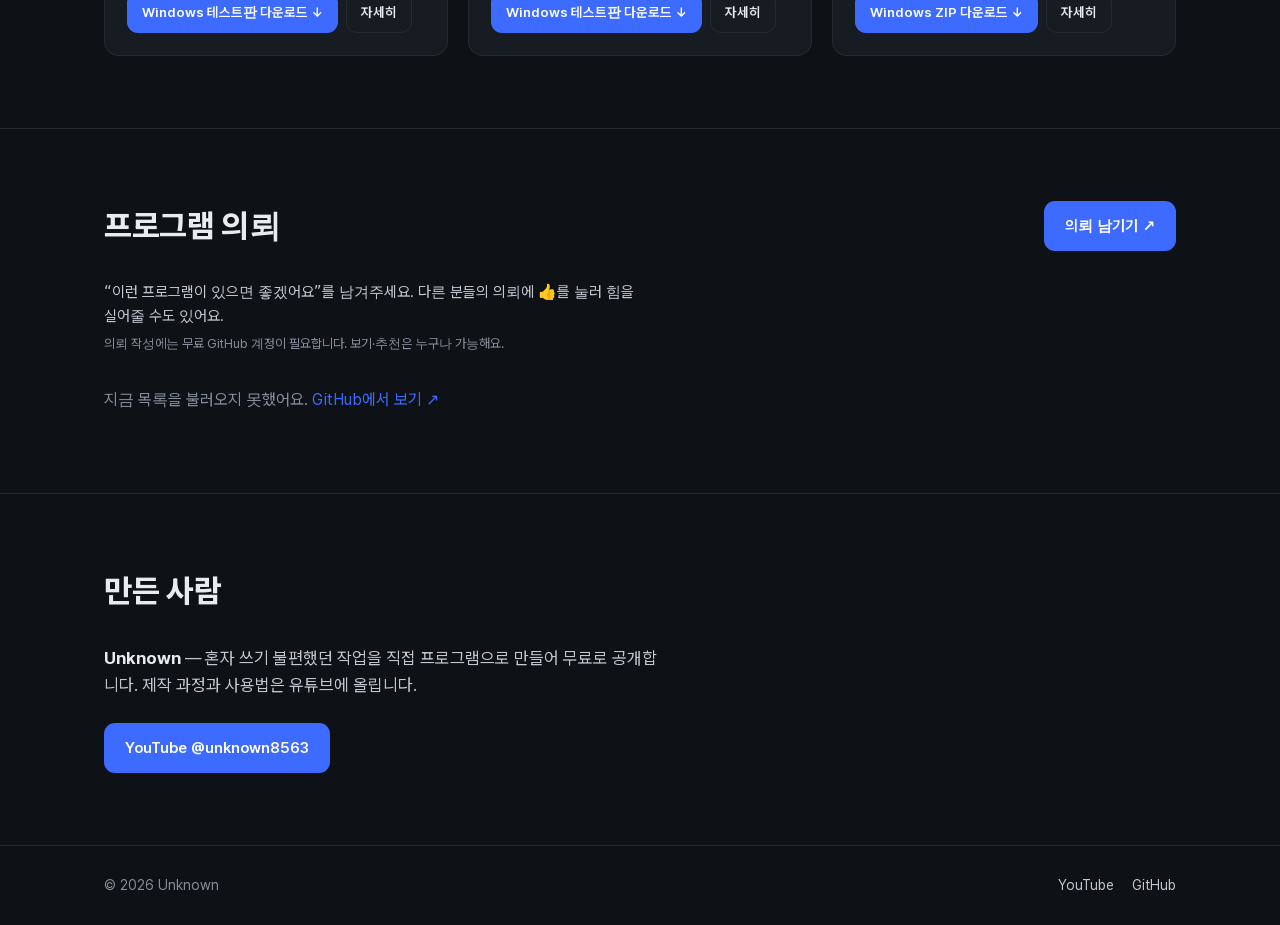
==== commit 305642e5: "Link LogMapping 0.2.5-beta.5 download and update its requirements" ====
--- a/index.html
+++ b/index.html
@@ -103,7 +103,7 @@
     </div>
   </div>
 
-  <script src="programs.js?v=20261009a"></script>
+  <script src="programs.js?v=20261113a"></script>
   <script src="main.js?v=20261003b"></script>
 </body>
 </html>
